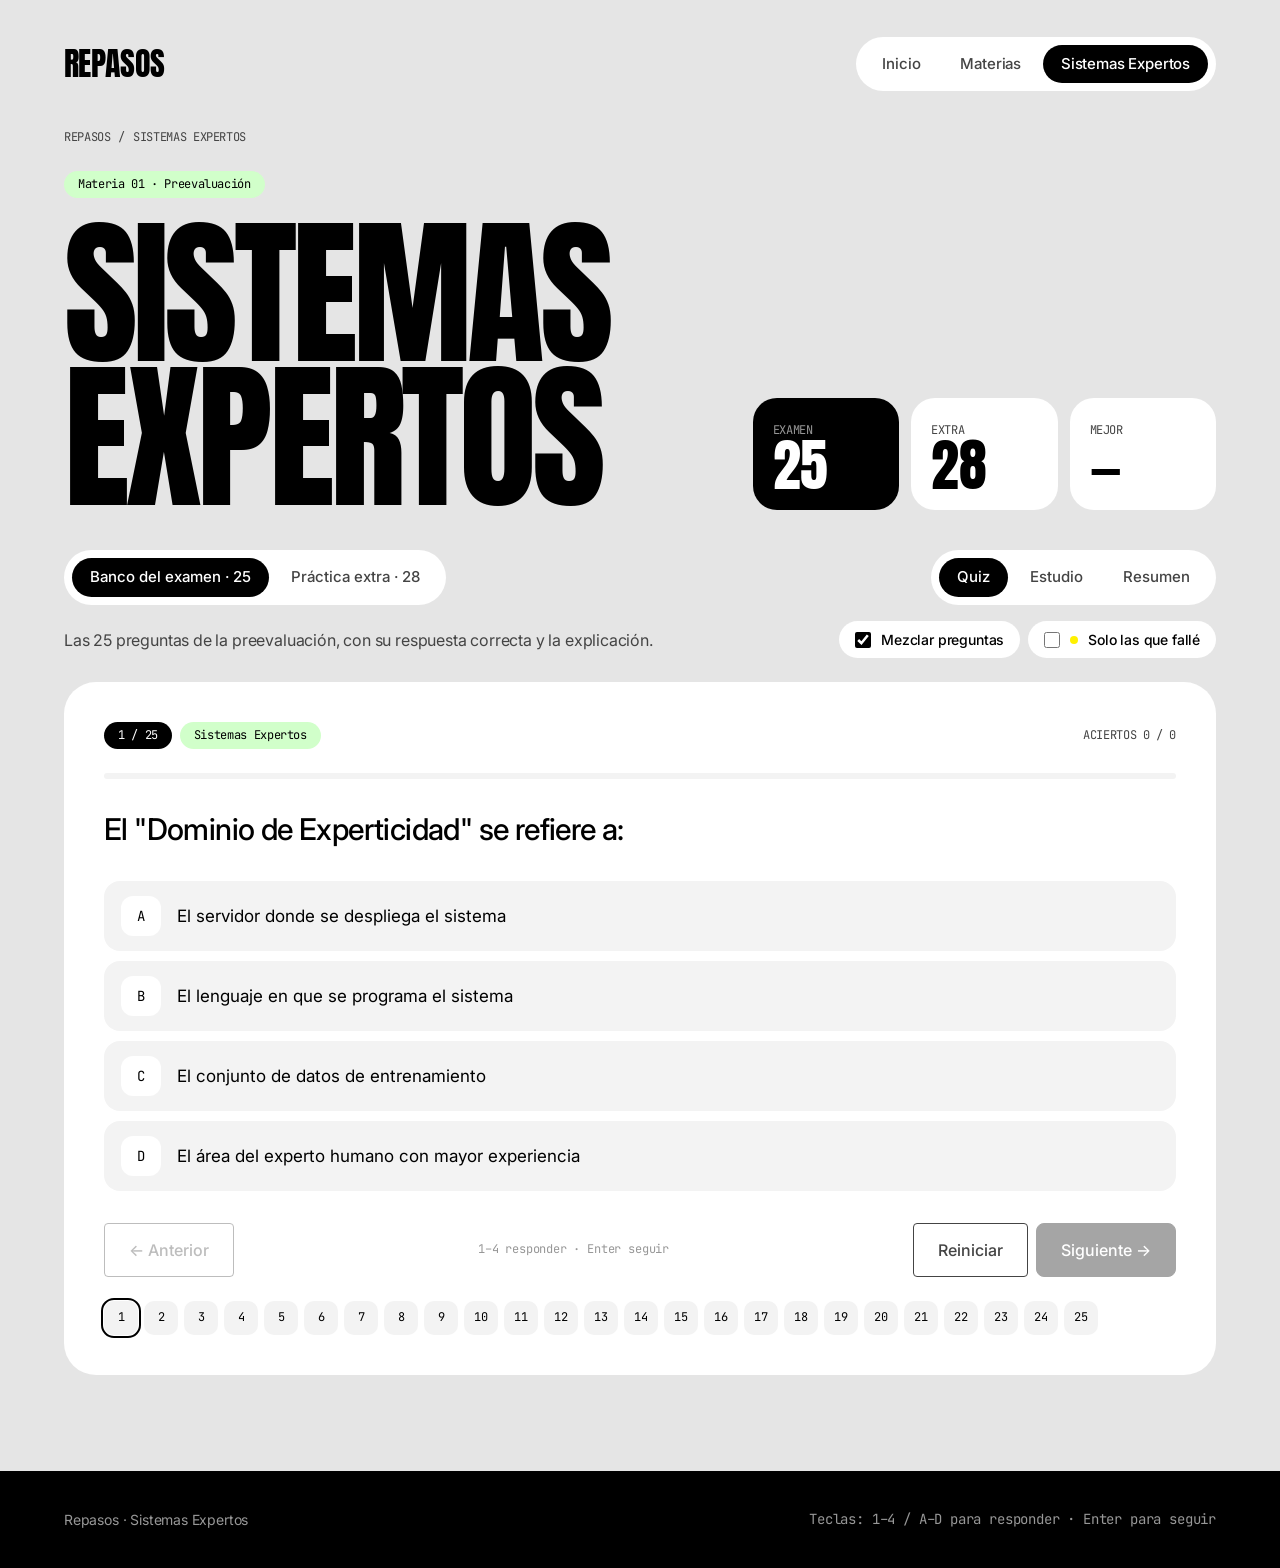
==== sistemas-expertos.html @ 4a6f7c6d "Sitio de repasos: inicio y quiz de Sistemas Expertos Pagina de inicio con las materias del semestre " ====
<!doctype html>
<html lang="es">
<head>
  <meta charset="utf-8">
  <meta name="viewport" content="width=device-width, initial-scale=1">
  <title>Sistemas Expertos — Repasos</title>
  <meta name="description" content="Quiz de repaso de Sistemas Expertos: 25 preguntas de la preevaluación y práctica extra sobre ML, Prolog, REST y Serverless.">
  <link rel="icon" href="data:image/svg+xml,<svg xmlns='http://www.w3.org/2000/svg' viewBox='0 0 64 64'><rect width='64' height='64' rx='16' fill='%23000'/><text x='50%25' y='56%25' dominant-baseline='middle' text-anchor='middle' font-family='Impact,sans-serif' font-size='40' fill='%23d1ffca'>R</text></svg>">
  <link rel="preconnect" href="https://fonts.googleapis.com">
  <link rel="preconnect" href="https://fonts.gstatic.com" crossorigin>
  <link href="https://fonts.googleapis.com/css2?family=Anton&family=Inter:wght@400;500;600&family=JetBrains+Mono:wght@400&display=swap" rel="stylesheet">
  <link rel="stylesheet" href="assets/styles.css">
</head>
<body>
  <header class="wrap nav">
    <a class="brand" href="index.html">Repasos</a>
    <nav class="pill" aria-label="Principal">
      <a href="index.html">Inicio</a>
      <a href="index.html#materias">Materias</a>
      <a href="sistemas-expertos.html" aria-current="page">Sistemas Expertos</a>
    </nav>
  </header>

  <main class="wrap">
    <div class="crumbs mono-label">
      <a href="index.html">Repasos</a><span>/</span><span>Sistemas Expertos</span>
    </div>

    <div class="subhead">
      <div>
        <span class="tag">Materia 01 · Preevaluación</span>
        <h1 class="display" style="margin-top:24px">Sistemas<br>Expertos</h1>
      </div>
      <div class="stats">
        <div class="stat dark"><span class="mono-label">Examen</span><b id="st-exam">25</b></div>
        <div class="stat"><span class="mono-label">Extra</span><b id="st-extra">0</b></div>
        <div class="stat"><span class="mono-label">Mejor</span><b id="st-best">—</b></div>
      </div>
    </div>

    <div class="toolbar">
      <nav class="pill" role="tablist" aria-label="Banco de preguntas" id="banks"></nav>
      <nav class="pill" role="tablist" aria-label="Modo" id="modes">
        <button role="tab" data-mode="quiz">Quiz</button>
        <button role="tab" data-mode="study">Estudio</button>
        <button role="tab" data-mode="summary">Resumen</button>
      </nav>
    </div>

    <div class="toolbar" style="margin-top:16px" id="opts-bar">
      <p class="bank-desc" id="bank-desc" style="margin:0"></p>
      <div class="modes">
        <label class="switch"><input type="checkbox" id="opt-shuffle" checked> Mezclar preguntas</label>
        <label class="switch" id="flag-wrap"><input type="checkbox" id="opt-flagged"> <span class="dot"></span> Solo las que fallé</label>
      </div>
    </div>

    <div id="view"></div>
  </main>

  <footer class="foot">
    <div class="wrap">
      <span>Repasos · Sistemas Expertos</span>
      <span class="mono">Teclas: 1–4 / A–D para responder · Enter para seguir</span>
    </div>
  </footer>

  <script src="assets/data/sistemas-expertos.js"></script>
  <script src="assets/quiz.js"></script>
</body>
</html>
---- assets/styles.css ----
/* Repasos — sistema visual brutalista editorial (ver DESIGN.md) */
:root {
  --black: #000000;
  --white: #ffffff;
  --canvas: #e5e5e5;
  --mist: #f3f3f3;
  --ash: #c6c6c6;
  --smoke: #979797;
  --slate: #444444;
  --graphite: #2f2f2f;
  --mint: #d1ffca;
  --volt: #fff100;
  --wrong: #ffd6d6;

  --f-display: "Anton", "Bebas Neue", "Barlow Condensed", Impact, sans-serif;
  --f-body: "Inter", ui-sans-serif, system-ui, -apple-system, "Segoe UI", Roboto, sans-serif;
  --f-mono: "JetBrains Mono", ui-monospace, SFMono-Regular, Menlo, Consolas, monospace;

  --max: 1200px;
  --gutter: 24px;
}

* { box-sizing: border-box; }
html { -webkit-text-size-adjust: 100%; }
body {
  margin: 0;
  background: var(--canvas);
  color: var(--black);
  font-family: var(--f-body);
  font-size: 16px;
  line-height: 1.25;
  letter-spacing: -0.011em;
  -webkit-font-smoothing: antialiased;
}
a { color: inherit; }
button { font: inherit; color: inherit; }
code, .mono { font-family: var(--f-mono); }

.wrap { max-width: var(--max); margin: 0 auto; padding: 0 var(--gutter); }

/* ---------- Nav ---------- */
.nav {
  min-height: 8rem;
  display: flex; align-items: center; justify-content: space-between; gap: 16px;
}
.brand {
  font-family: var(--f-display); font-size: 32px; line-height: .9;
  text-transform: uppercase; text-decoration: none; letter-spacing: -0.02em;
}
.pill {
  background: var(--white); border-radius: 48px; padding: 8px;
  display: flex; gap: 4px; flex-wrap: wrap;
}
.pill a, .pill button {
  border: 0; background: none; cursor: pointer;
  font-size: 15px; font-weight: 500; color: var(--slate);
  padding: 10px 18px; border-radius: 48px; text-decoration: none;
}
.pill a:hover, .pill button:hover { background: var(--mist); color: var(--black); }
.pill [aria-current="page"], .pill [aria-selected="true"] { background: var(--black); color: var(--white); }

/* ---------- Type ---------- */
.mono-label {
  font-family: var(--f-mono); font-size: 12px; line-height: 1.6;
  letter-spacing: -0.03em; text-transform: uppercase; color: var(--slate);
}
.display {
  font-family: var(--f-display); font-weight: 400; text-transform: uppercase;
  line-height: .9; letter-spacing: -0.03em; margin: 0;
  font-size: clamp(64px, 13vw, 160px);
}
.display-md {
  font-family: var(--f-display); font-weight: 400; text-transform: uppercase;
  line-height: .9; letter-spacing: -0.03em; margin: 0;
  font-size: clamp(48px, 7vw, 80px);
}
.h2 {
  font-size: clamp(26px, 3.4vw, 40px); font-weight: 500; text-transform: uppercase;
  line-height: 1.1; letter-spacing: -0.02em; margin: 0;
}
.lead { font-size: 20px; line-height: 1.3; color: var(--slate); max-width: 560px; }
.muted { color: var(--slate); }

/* ---------- Tags / buttons ---------- */
.tag {
  display: inline-flex; align-items: center; gap: 6px;
  font-family: var(--f-mono); font-size: 12px; letter-spacing: -0.03em;
  background: var(--mint); color: var(--black);
  padding: 6px 14px; border-radius: 64px; white-space: nowrap;
}
.tag.ghost { background: var(--mist); color: var(--slate); }
.tag.dark { background: var(--black); color: var(--white); }
.tag.volt { background: var(--volt); }
.dot { width: 8px; height: 8px; border-radius: 50%; background: var(--volt); display: inline-block; flex: none; }

.btn {
  display: inline-flex; align-items: center; justify-content: center; gap: 8px;
  background: var(--black); color: var(--white);
  border: 1.5px solid var(--black); border-radius: 8px;
  padding: 16px 24px; font-size: 16px; font-weight: 500;
  text-decoration: none; cursor: pointer;
}
.btn:hover { background: var(--graphite); }
.btn.ghost { background: transparent; color: var(--slate); border-color: var(--slate); border-radius: 4px; }
.btn.ghost:hover { background: var(--white); color: var(--black); }
.btn.light { background: var(--white); color: var(--black); border-color: var(--white); }
.btn:disabled { opacity: .35; cursor: not-allowed; }
.btn:focus-visible, .opt:focus-visible, .pill a:focus-visible, .pill button:focus-visible, .switch:focus-within {
  outline: 3px solid var(--black); outline-offset: 2px;
}

/* ---------- Surfaces ---------- */
.card { background: var(--white); border-radius: 32px; padding: 24px; }
.card.dark { background: var(--black); color: var(--white); }
.card.mist { background: var(--mist); }
.arc { border-radius: 64px 64px 0 0; }

section { margin-top: 80px; }

/* ---------- Home ---------- */
.hero { display: grid; grid-template-columns: 1.2fr 1fr; gap: 40px; align-items: end; padding-top: 24px; }
.hero .lead { margin: 24px 0 0; }
.cubes { display: grid; grid-template-columns: repeat(3, 1fr); gap: 12px; }
.cube {
  aspect-ratio: 1; border-radius: 24px; background: var(--white);
  display: flex; align-items: flex-end; padding: 14px;
  font-family: var(--f-mono); font-size: 12px; text-transform: uppercase;
}
.cube.b { background: var(--black); color: var(--white); }
.cube.m { background: var(--mint); }
.cube.y { background: var(--volt); }
.cube.s { background: var(--mist); }
.cube.e { background: transparent; border: 1.5px dashed var(--ash); color: var(--smoke); }

.grid { display: grid; grid-template-columns: repeat(3, 1fr); gap: 16px; }
.subject {
  display: flex; flex-direction: column; justify-content: space-between; gap: 40px;
  min-height: 300px; text-decoration: none; transition: transform .15s ease;
}
a.subject:hover { transform: translateY(-4px); }
.subject .top { display: flex; justify-content: space-between; gap: 8px; align-items: flex-start; flex-wrap: wrap; }
.subject h3 {
  font-family: var(--f-display); font-weight: 400; text-transform: uppercase;
  font-size: 48px; line-height: .9; letter-spacing: -0.03em; margin: 0;
}
.subject p { margin: 12px 0 0; color: var(--slate); font-size: 15px; line-height: 1.3; }
.subject.dark p { color: var(--smoke); }
.subject .go { font-weight: 500; display: inline-flex; gap: 8px; align-items: center; }
.subject.off { opacity: .6; }

.how { display: grid; grid-template-columns: repeat(3, 1fr); gap: 16px; }
.how .card h4 { margin: 40px 0 8px; font-size: 20px; font-weight: 500; }
.how .card p { margin: 0; color: var(--slate); line-height: 1.3; }
.num { font-family: var(--f-display); font-size: 64px; line-height: .9; }

footer.foot { margin-top: 96px; background: var(--black); color: var(--smoke); }
footer.foot .wrap { display: flex; justify-content: space-between; gap: 16px; flex-wrap: wrap; padding-top: 40px; padding-bottom: 40px; font-size: 14px; }

/* ---------- Subject page ---------- */
.crumbs { display: flex; gap: 8px; align-items: center; flex-wrap: wrap; margin-bottom: 24px; }
.crumbs a { text-decoration: none; }
.crumbs a:hover { text-decoration: underline; }
.subhead { display: grid; grid-template-columns: 1.4fr 1fr; gap: 40px; align-items: end; }
.stats { display: grid; grid-template-columns: repeat(3, 1fr); gap: 12px; }
.stat { border-radius: 24px; padding: 20px; background: var(--white); }
.stat b { display: block; font-family: var(--f-display); font-weight: 400; font-size: 56px; line-height: .9; }
.stat.dark { background: var(--black); color: var(--white); }
.stat.dark .mono-label { color: var(--smoke); }

.toolbar { display: flex; justify-content: space-between; align-items: center; gap: 16px; flex-wrap: wrap; margin-top: 40px; }
.modes { display: flex; gap: 8px; flex-wrap: wrap; align-items: center; }
.switch {
  display: inline-flex; align-items: center; gap: 10px; cursor: pointer;
  background: var(--white); padding: 10px 16px; border-radius: 48px; font-size: 14px; font-weight: 500;
}
.switch input { accent-color: var(--black); width: 16px; height: 16px; margin: 0; }

.bank-desc { margin: 16px 0 0; color: var(--slate); }

/* Quiz */
.quiz { margin-top: 24px; }
.qcard { padding: 40px; }
.qmeta { display: flex; justify-content: space-between; align-items: center; gap: 12px; flex-wrap: wrap; }
.progress { height: 6px; background: var(--mist); border-radius: 6px; overflow: hidden; margin: 24px 0 32px; }
.progress span { display: block; height: 100%; background: var(--black); width: 0; transition: width .3s ease; }
.qtext { font-size: clamp(22px, 2.6vw, 30px); font-weight: 500; line-height: 1.25; letter-spacing: -0.02em; margin: 0 0 32px; max-width: 900px; }
.opts { display: grid; gap: 10px; }
.opt {
  display: grid; grid-template-columns: 40px 1fr auto; gap: 16px; align-items: center;
  text-align: left; width: 100%;
  background: var(--mist); border: 1.5px solid transparent; border-radius: 16px;
  padding: 14px 16px; cursor: pointer; font-size: 17px; line-height: 1.3;
  transition: background .12s ease, border-color .12s ease;
}
.opt:hover:not(:disabled) { border-color: var(--black); background: var(--white); }
.opt .k {
  width: 40px; height: 40px; border-radius: 12px; background: var(--white);
  display: grid; place-items: center; font-family: var(--f-mono); font-size: 14px;
}
.opt .mark { font-family: var(--f-mono); font-size: 12px; text-transform: uppercase; }
.opt:disabled { cursor: default; }
.opt.correct { background: var(--mint); border-color: var(--black); }
.opt.correct .k { background: var(--black); color: var(--mint); }
.opt.wrong { background: var(--black); color: var(--white); }
.opt.wrong .k { background: var(--graphite); color: var(--white); }
.opt.dim { opacity: .45; }
.opt code { font-size: 15px; word-break: break-word; }

.feedback { margin-top: 24px; border-radius: 24px; padding: 24px; display: none; }
.feedback.show { display: block; }
.feedback.ok { background: var(--mint); }
.feedback.bad { background: var(--black); color: var(--white); }
.feedback.bad .mono-label { color: var(--smoke); }
.feedback h4 { margin: 8px 0; font-size: 20px; font-weight: 500; }
.feedback p { margin: 0; line-height: 1.4; }
.feedback .ans { margin: 0 0 8px; font-weight: 500; }
.feedback.bad .ans b { background: var(--mint); color: var(--black); padding: 0 6px; border-radius: 4px; }

.qnav { display: flex; justify-content: space-between; align-items: center; gap: 12px; margin-top: 32px; flex-wrap: wrap; }
.qnav .right { display: flex; gap: 8px; flex-wrap: wrap; }
.kbd-hint { font-family: var(--f-mono); font-size: 12px; color: var(--smoke); }

.dots { display: flex; flex-wrap: wrap; gap: 6px; margin-top: 24px; }
.dots button {
  width: 34px; height: 34px; border-radius: 10px; border: 0; cursor: pointer;
  background: var(--mist); font-family: var(--f-mono); font-size: 12px;
}
.dots button.ok { background: var(--mint); }
.dots button.bad { background: var(--black); color: var(--white); }
.dots button.cur { outline: 2px solid var(--black); outline-offset: 1px; }

/* Results */
.results { padding: 48px 40px; }
.results .big { font-family: var(--f-display); font-size: clamp(96px, 18vw, 200px); line-height: .85; letter-spacing: -0.03em; }
.results .row { display: flex; gap: 12px; flex-wrap: wrap; margin-top: 32px; }
.review { margin-top: 16px; display: grid; gap: 10px; }
.review .item { background: var(--mist); border-radius: 20px; padding: 18px 20px; }
.review .item p { margin: 6px 0 0; line-height: 1.35; }
.review .item .mine { color: var(--slate); text-decoration: line-through; }

/* Study list */
.study { display: grid; gap: 12px; margin-top: 24px; }
.study details { background: var(--white); border-radius: 24px; padding: 20px 24px; }
.study summary {
  list-style: none; cursor: pointer; display: grid; grid-template-columns: 48px 1fr auto; gap: 16px; align-items: start;
  font-size: 17px; font-weight: 500; line-height: 1.3;
}
.study summary::-webkit-details-marker { display: none; }
.study summary .n { font-family: var(--f-mono); font-size: 12px; color: var(--smoke); padding-top: 4px; }
.study summary .plus { font-family: var(--f-mono); font-size: 18px; transition: transform .15s; }
.study details[open] .plus { transform: rotate(45deg); }
.study .body { margin: 16px 0 0 64px; }
.study .body ul { list-style: none; padding: 0; margin: 0 0 16px; display: grid; gap: 6px; }
.study .body li { padding: 8px 12px; border-radius: 10px; background: var(--mist); font-size: 15px; }
.study .body li.ok { background: var(--mint); font-weight: 500; }
.study .body p { margin: 0; color: var(--slate); line-height: 1.4; }

/* Summary table */
.summary { padding: 0; overflow: hidden; margin-top: 24px; }
.summary table { width: 100%; border-collapse: collapse; }
.summary th, .summary td { text-align: left; padding: 16px 24px; vertical-align: top; }
.summary th { background: var(--black); color: var(--white); font-family: var(--f-mono); font-size: 12px; font-weight: 400; text-transform: uppercase; }
.summary tr + tr td { border-top: 1px solid var(--mist); }
.summary td:first-child { font-weight: 500; width: 36%; }
.summary td:last-child { color: var(--slate); }

.empty { text-align: center; padding: 64px 24px; }

/* ---------- Responsive ---------- */
@media (max-width: 960px) {
  .hero, .subhead { grid-template-columns: 1fr; }
  .grid, .how { grid-template-columns: 1fr 1fr; }
}
@media (max-width: 640px) {
  :root { --gutter: 16px; }
  .nav { min-height: 5.5rem; }
  .grid, .how { grid-template-columns: 1fr; }
  .subject { min-height: 220px; }
  .qcard, .results { padding: 24px 20px; }
  .opt { grid-template-columns: 32px 1fr; font-size: 16px; padding: 12px; gap: 12px; }
  .opt .k { width: 32px; height: 32px; border-radius: 10px; }
  .opt .mark { grid-column: 2; }
  .stat b { font-size: 40px; }
  .study .body { margin-left: 0; }
  .study summary { grid-template-columns: 32px 1fr auto; }
  .summary th, .summary td { padding: 12px 14px; font-size: 14px; }
  .pill a, .pill button { padding: 8px 12px; font-size: 14px; }
  .kbd-hint { display: none; }
}
@media (prefers-reduced-motion: reduce) { * { transition: none !important; } }

/* Ajustes anti-desbordamiento en pantallas pequeñas */
body { overflow-x: hidden; }
.hero > *, .subhead > *, .grid > *, .toolbar > *, .qcard, .opt > span { min-width: 0; }
@media (max-width: 640px) {
  .nav { flex-wrap: wrap; padding-top: 16px; padding-bottom: 8px; }
  .nav .pill { width: 100%; justify-content: space-between; }
  .nav .pill a { flex: 1; text-align: center; padding: 8px 6px; }
  .toolbar .pill { width: 100%; }
  .toolbar .pill button { flex: 1; }
  .stats { gap: 8px; }
  .stat { padding: 14px; border-radius: 20px; }
  .qnav { display: grid; grid-template-columns: 1fr 1fr; }
  .qnav .right { display: contents; }
  .qnav [data-act="next"] { grid-column: 1 / -1; grid-row: 1; }
  .switch { font-size: 13px; padding: 8px 12px; }
}
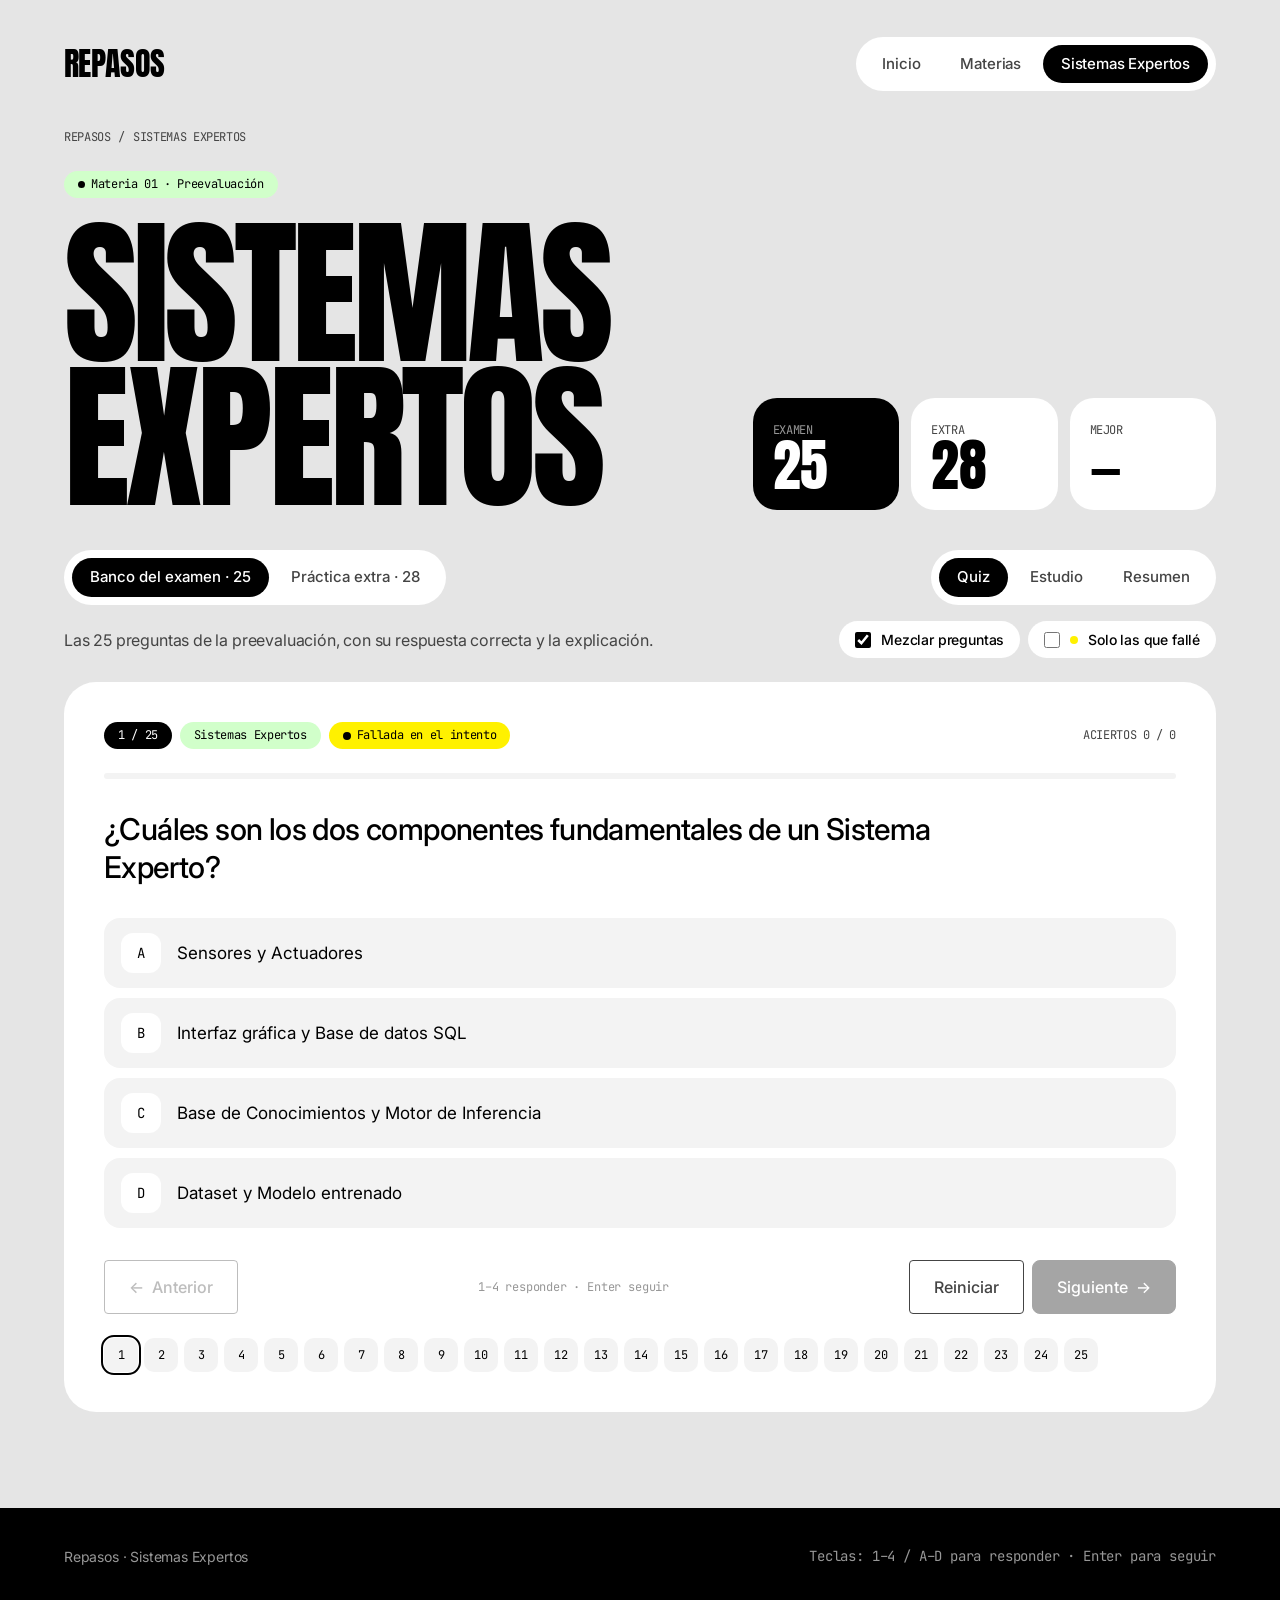
==== commit 0c7c7ae9: "Animaciones: cortina de entrada, titulares con mascara, revelados al scroll y microinteracciones del" ====
--- a/sistemas-expertos.html
+++ b/sistemas-expertos.html
@@ -10,8 +10,11 @@
   <link rel="preconnect" href="https://fonts.gstatic.com" crossorigin>
   <link href="https://fonts.googleapis.com/css2?family=Anton&family=Inter:wght@400;500;600&family=JetBrains+Mono:wght@400&display=swap" rel="stylesheet">
   <link rel="stylesheet" href="assets/styles.css">
+  <link rel="stylesheet" href="assets/motion.css">
+  <script>document.documentElement.classList.add("js")</script>
 </head>
 <body>
+  <div class="site-in" aria-hidden="true"><span class="spinner"></span><span class="label">Sistemas Expertos</span></div>
   <header class="wrap nav">
     <a class="brand" href="index.html">Repasos</a>
     <nav class="pill" aria-label="Principal">
@@ -22,23 +25,23 @@
   </header>
 
   <main class="wrap">
-    <div class="crumbs mono-label">
+    <div class="crumbs mono-label" data-rise style="--i:-4">
       <a href="index.html">Repasos</a><span>/</span><span>Sistemas Expertos</span>
     </div>
 
     <div class="subhead">
       <div>
-        <span class="tag">Materia 01 · Preevaluación</span>
-        <h1 class="display" style="margin-top:24px">Sistemas<br>Expertos</h1>
+        <span class="tag" data-rise style="--i:-3"><span class="live"></span>Materia 01 · Preevaluación</span>
+        <h1 class="display" style="margin-top:24px" aria-label="Sistemas Expertos"><span class="line" aria-hidden="true"><span style="--i:0">Sistemas</span></span><span class="line" aria-hidden="true"><span style="--i:1">Expertos</span></span></h1>
       </div>
       <div class="stats">
-        <div class="stat dark"><span class="mono-label">Examen</span><b id="st-exam">25</b></div>
-        <div class="stat"><span class="mono-label">Extra</span><b id="st-extra">0</b></div>
-        <div class="stat"><span class="mono-label">Mejor</span><b id="st-best">—</b></div>
+        <div class="stat dark" data-resolve style="--i:0"><span class="mono-label">Examen</span><b id="st-exam">25</b></div>
+        <div class="stat" data-resolve style="--i:1"><span class="mono-label">Extra</span><b id="st-extra">0</b></div>
+        <div class="stat" data-resolve style="--i:2"><span class="mono-label">Mejor</span><b id="st-best">—</b></div>
       </div>
     </div>
 
-    <div class="toolbar">
+    <div class="toolbar" data-rise>
       <nav class="pill" role="tablist" aria-label="Banco de preguntas" id="banks"></nav>
       <nav class="pill" role="tablist" aria-label="Modo" id="modes">
         <button role="tab" data-mode="quiz">Quiz</button>
@@ -47,7 +50,7 @@
       </nav>
     </div>
 
-    <div class="toolbar" style="margin-top:16px" id="opts-bar">
+    <div class="toolbar" style="margin-top:16px;--i:1" id="opts-bar" data-rise>
       <p class="bank-desc" id="bank-desc" style="margin:0"></p>
       <div class="modes">
         <label class="switch"><input type="checkbox" id="opt-shuffle" checked> Mezclar preguntas</label>
@@ -55,7 +58,7 @@
       </div>
     </div>
 
-    <div id="view"></div>
+    <div id="view" data-rise style="--i:2"></div>
   </main>
 
   <footer class="foot">
@@ -65,6 +68,7 @@
     </div>
   </footer>
 
+  <script src="assets/motion.js"></script>
   <script src="assets/data/sistemas-expertos.js"></script>
   <script src="assets/quiz.js"></script>
 </body>
--- a/assets/motion.css
+++ b/assets/motion.css
@@ -0,0 +1,165 @@
+/* =========================================================
+   Motion — capa de animación del sistema Repasos
+   Tokens: ease expo-out, 0.15s micro, 0.28s UI, 0.55–0.6s entradas,
+   stagger 80ms, rise 10px, mask 105%, resolve scale(.985).
+   Todo depende de <html class="js">: sin JS la página queda estática.
+   ========================================================= */
+:root {
+  --ease: cubic-bezier(.22, 1, .36, 1);
+  --ease-sine: cubic-bezier(.445, .05, .55, .95);
+  --ease-quart: cubic-bezier(.165, .84, .44, 1);
+  --t-micro: .15s;
+  --t-ui: .28s;
+  --t-in: .55s;
+  --stagger: 80ms;
+  --intro: .45s; /* tiempo que tarda la cortina en abrirse */
+}
+
+/* ---------- Keyframes ---------- */
+@keyframes mh-maskUp   { from { transform: translateY(105%); } to { transform: translateY(0); } }
+@keyframes mh-rise     { from { opacity: 0; transform: translateY(10px); } to { opacity: 1; transform: none; } }
+@keyframes mh-resolve  { from { opacity: 0; transform: scale(.985); } to { opacity: 1; transform: none; } }
+@keyframes mh-hold     { 0%, 100% { box-shadow: 0 0 0 0 rgba(255, 241, 0, 0); } 50% { box-shadow: 0 0 0 8px rgba(255, 241, 0, .45); } }
+@keyframes site-out    { from { transform: translateY(0); border-radius: 0; } to { transform: translateY(-100%); border-radius: 0 0 64px 64px; } }
+@keyframes site-cover  { from { transform: translateY(100%); border-radius: 64px 64px 0 0; } to { transform: translateY(0); border-radius: 0; } }
+@keyframes spin        { to { transform: rotate(360deg); } }
+@keyframes spin-ccw    { to { transform: rotate(-360deg); } }
+@keyframes pulse       { from { transform: scale(1); opacity: .9; } to { transform: scale(1.9); opacity: 0; } }
+@keyframes blink       { 0%, 100% { opacity: 1; } 50% { opacity: .15; } }
+@keyframes slideright  { from { transform: translateX(-100%); } to { transform: translateX(200%); } }
+@keyframes shake       { 0%, 100% { transform: translateX(0); } 20% { transform: translateX(-6px); } 40% { transform: translateX(5px); } 60% { transform: translateX(-3px); } 80% { transform: translateX(2px); } }
+@keyframes float       { 0%, 100% { transform: translateY(0); } 50% { transform: translateY(-6px); } }
+@keyframes dashoffset  { to { stroke-dashoffset: 0; } }
+
+/* ---------- Cortina de entrada / salida ---------- */
+.site-in { display: none; }
+.js .site-in {
+  display: grid; place-items: center;
+  position: fixed; inset: 0; z-index: 100;
+  background: var(--black);
+  animation: site-out .7s var(--ease) .2s both;
+  pointer-events: none;
+}
+.js .site-in.cover { animation: site-cover .45s var(--ease) both; pointer-events: all; }
+.site-in .spinner {
+  width: 40px; height: 40px; border-radius: 50%;
+  border: 3px solid rgba(255, 255, 255, .12);
+  border-top-color: var(--volt);
+  animation: spin .7s linear infinite;
+}
+.site-in .spinner + .label {
+  position: absolute; bottom: 40px; left: 0; right: 0; text-align: center;
+  font-family: var(--f-mono); font-size: 12px; color: var(--smoke); text-transform: uppercase;
+}
+
+/* ---------- Titular por líneas con máscara ---------- */
+.line { display: block; overflow: hidden; padding-bottom: .04em; margin-bottom: -.04em; }
+.line > span { display: block; }
+.js .line > span { animation: mh-maskUp var(--t-in) var(--ease) backwards; animation-delay: calc(var(--intro) + .15s + var(--i, 0) * var(--stagger)); }
+
+/* ---------- Bloques de entrada del hero ---------- */
+.js [data-rise]    { animation: mh-rise var(--t-in) var(--ease) backwards;    animation-delay: calc(var(--intro) + .35s + var(--i, 0) * var(--stagger)); }
+.js [data-resolve] { animation: mh-resolve .6s var(--ease) backwards; transform-origin: left center; animation-delay: calc(var(--intro) + .5s + var(--i, 0) * var(--stagger)); }
+
+/* ---------- Revelado al hacer scroll ---------- */
+.js [data-reveal] { opacity: 0; transform: translateY(24px); transition: opacity .6s var(--ease), transform .6s var(--ease); transition-delay: calc(var(--i, 0) * var(--stagger)); }
+.js [data-reveal].in { opacity: 1; transform: none; }
+
+/* Paneles que suben y tapan el bloque anterior */
+.js [data-panel] { transform: translateY(120px) scale(.97); transform-origin: 50% 0; transition: transform 1s var(--ease), border-radius 1s var(--ease); }
+.js [data-panel].in { transform: none; }
+
+/* ---------- Botones: hover-loop (el texto rueda en diagonal) ---------- */
+.btn { transition: background-color var(--t-micro) var(--ease), color var(--t-micro) var(--ease), border-color var(--t-micro) var(--ease), transform var(--t-micro) var(--ease); }
+.btn:not(:disabled):active { transform: scale(.98); }
+.hl { position: relative; display: inline-block; overflow: hidden; vertical-align: top; }
+.hl-a, .hl-b { display: block; transition: transform .45s var(--ease); }
+.hl-b { position: absolute; inset: 0; transform: translate(-100%, 100%); }
+.btn:not(:disabled):hover .hl-a, .btn:not(:disabled):focus-visible .hl-a { transform: translate(100%, -100%); }
+.btn:not(:disabled):hover .hl-b, .btn:not(:disabled):focus-visible .hl-b { transform: translate(0, 0); }
+.arr { display: inline-block; transition: transform var(--t-micro) var(--ease); }
+.btn:not(:disabled):hover .arr.r { transform: translateX(4px); }
+.btn:not(:disabled):hover .arr.l { transform: translateX(-4px); }
+
+/* Botón "Siguiente" esperando: halo amarillo que respira */
+.btn.wait { animation: mh-hold 1.6s var(--ease-sine) infinite; }
+
+/* ---------- Nav ---------- */
+.pill a, .pill button { position: relative; transition: background-color var(--t-ui) var(--ease), color .2s var(--ease-sine); }
+.pill a::after, .pill button::after {
+  content: ""; position: absolute; left: 50%; bottom: 5px; width: 3px; height: 3px; margin-left: -1.5px;
+  border-radius: 50%; background: currentColor; opacity: 0; transition: opacity .2s var(--ease-sine);
+}
+.pill a:hover::after, .pill button:hover::after { opacity: 1; }
+.pill [aria-current="page"]::after, .pill [aria-selected="true"]::after { opacity: 0; }
+
+/* ---------- Tarjetas y piezas del inicio ---------- */
+.subject { transition: transform var(--t-ui) var(--ease), background-color var(--t-ui) var(--ease); }
+.subject .go { transition: gap var(--t-ui) var(--ease); }
+a.subject:hover .go { gap: 14px; }
+.cube { transition: transform var(--t-ui) var(--ease), border-radius var(--t-ui) var(--ease); }
+.cube:hover { transform: translateY(-6px) rotate(-2deg); border-radius: 32px; }
+.cube.e { position: relative; }
+.cube .ring { position: absolute; inset: 22%; border-radius: 50%; border: 1.5px dashed var(--ash); animation: spin 14s linear infinite; }
+.cube .ring.ccw { inset: 34%; animation: spin-ccw 9s linear infinite; border-color: var(--smoke); }
+.cube .ping { position: absolute; top: 14px; right: 14px; width: 10px; height: 10px; border-radius: 50%; background: var(--volt); }
+.cube.y .ping { background: var(--black); }
+.cube .ping::after { content: ""; position: absolute; inset: 0; border-radius: 50%; background: inherit; animation: pulse 1.6s var(--ease) infinite; }
+
+/* Indicador "LIVE" */
+.live { width: 7px; height: 7px; border-radius: 50%; background: currentColor; display: inline-block; animation: blink 1.4s var(--ease-sine) infinite; }
+
+/* ---------- Quiz ---------- */
+#view.view-in > * { animation: mh-rise .45s var(--ease) backwards; }
+.qcard.enter .qmeta   { animation: mh-rise .45s var(--ease) backwards; }
+.qcard.enter .qtext   { animation: mh-rise var(--t-in) var(--ease) .06s backwards; }
+.qcard.enter .opt     { animation: mh-rise .5s var(--ease) backwards; animation-delay: calc(.14s + var(--i, 0) * 60ms); }
+.qcard.enter .qnav, .qcard.enter .dots { animation: mh-rise .5s var(--ease) .4s backwards; }
+
+.opt { transition: background-color var(--t-ui) var(--ease), border-color var(--t-ui) var(--ease), color var(--t-ui) var(--ease), opacity var(--t-ui) var(--ease), transform var(--t-micro) var(--ease); }
+.opt:not(:disabled):hover { transform: translateX(4px); }
+.opt:not(:disabled):active { transform: scale(.99); }
+.opt .k { position: relative; transition: background-color var(--t-ui) var(--ease), color var(--t-ui) var(--ease); }
+.qcard.just .opt.wrong { animation: shake .4s var(--ease); }
+.qcard.just .opt.correct .k::after { content: ""; position: absolute; inset: 0; border-radius: inherit; background: var(--black); animation: pulse .7s var(--ease) 2; }
+.qcard.just .feedback.show { animation: mh-rise var(--t-ui) var(--ease) backwards; }
+.qcard.just .opt .mark { animation: mh-rise var(--t-ui) var(--ease) backwards; }
+
+.progress span { position: relative; overflow: hidden; transition: width .6s var(--ease); }
+.progress span::after { content: ""; position: absolute; inset: 0; width: 50%; background: linear-gradient(90deg, transparent, rgba(255, 241, 0, .9), transparent); animation: slideright 1.8s var(--ease-sine) infinite; }
+
+.dots button { transition: background-color var(--t-ui) var(--ease), color var(--t-ui) var(--ease), transform var(--t-micro) var(--ease); }
+.dots button:hover { transform: translateY(-2px); }
+.qcard.just .dots button.cur { animation: mh-resolve var(--t-ui) var(--ease); }
+
+/* Resultados */
+.results .big { overflow: hidden; }
+.results .big > span { display: inline-block; animation: mh-maskUp .7s var(--ease) backwards; }
+.results .h2, .results p, .results .row { animation: mh-rise var(--t-in) var(--ease) backwards; animation-delay: .25s; }
+.review .item { animation: mh-rise .5s var(--ease) backwards; animation-delay: calc(.3s + var(--i, 0) * 60ms); }
+
+/* Estudio */
+.study details { transition: background-color var(--t-ui) var(--ease); }
+.study details:hover { background: #fafafa; }
+.study details[open] .body { animation: mh-rise var(--t-ui) var(--ease) backwards; }
+.study .plus { transition: transform var(--t-ui) var(--ease); }
+.study details.in { transition-delay: 0s; }
+
+/* Resumen */
+.summary tbody tr { animation: mh-rise .45s var(--ease) backwards; animation-delay: calc(var(--i, 0) * 40ms); }
+.summary tbody tr td { transition: background-color var(--t-micro) var(--ease); }
+.summary tbody tr:hover td { background: var(--mist); }
+
+/* Stats / switches */
+.stat { transition: transform var(--t-ui) var(--ease); }
+.stat:hover { transform: translateY(-3px); }
+.switch { transition: background-color var(--t-ui) var(--ease); }
+.switch:hover { background: var(--mist); }
+
+/* ---------- Movimiento reducido ---------- */
+@media (prefers-reduced-motion: reduce) {
+  html { scroll-behavior: auto !important; }
+  *, *::before, *::after { animation: none !important; transition: none !important; }
+  .js .site-in { display: none !important; }
+  .js [data-reveal], .js [data-panel], .js [data-rise], .js [data-resolve], .js .line > span { opacity: 1 !important; transform: none !important; }
+}
